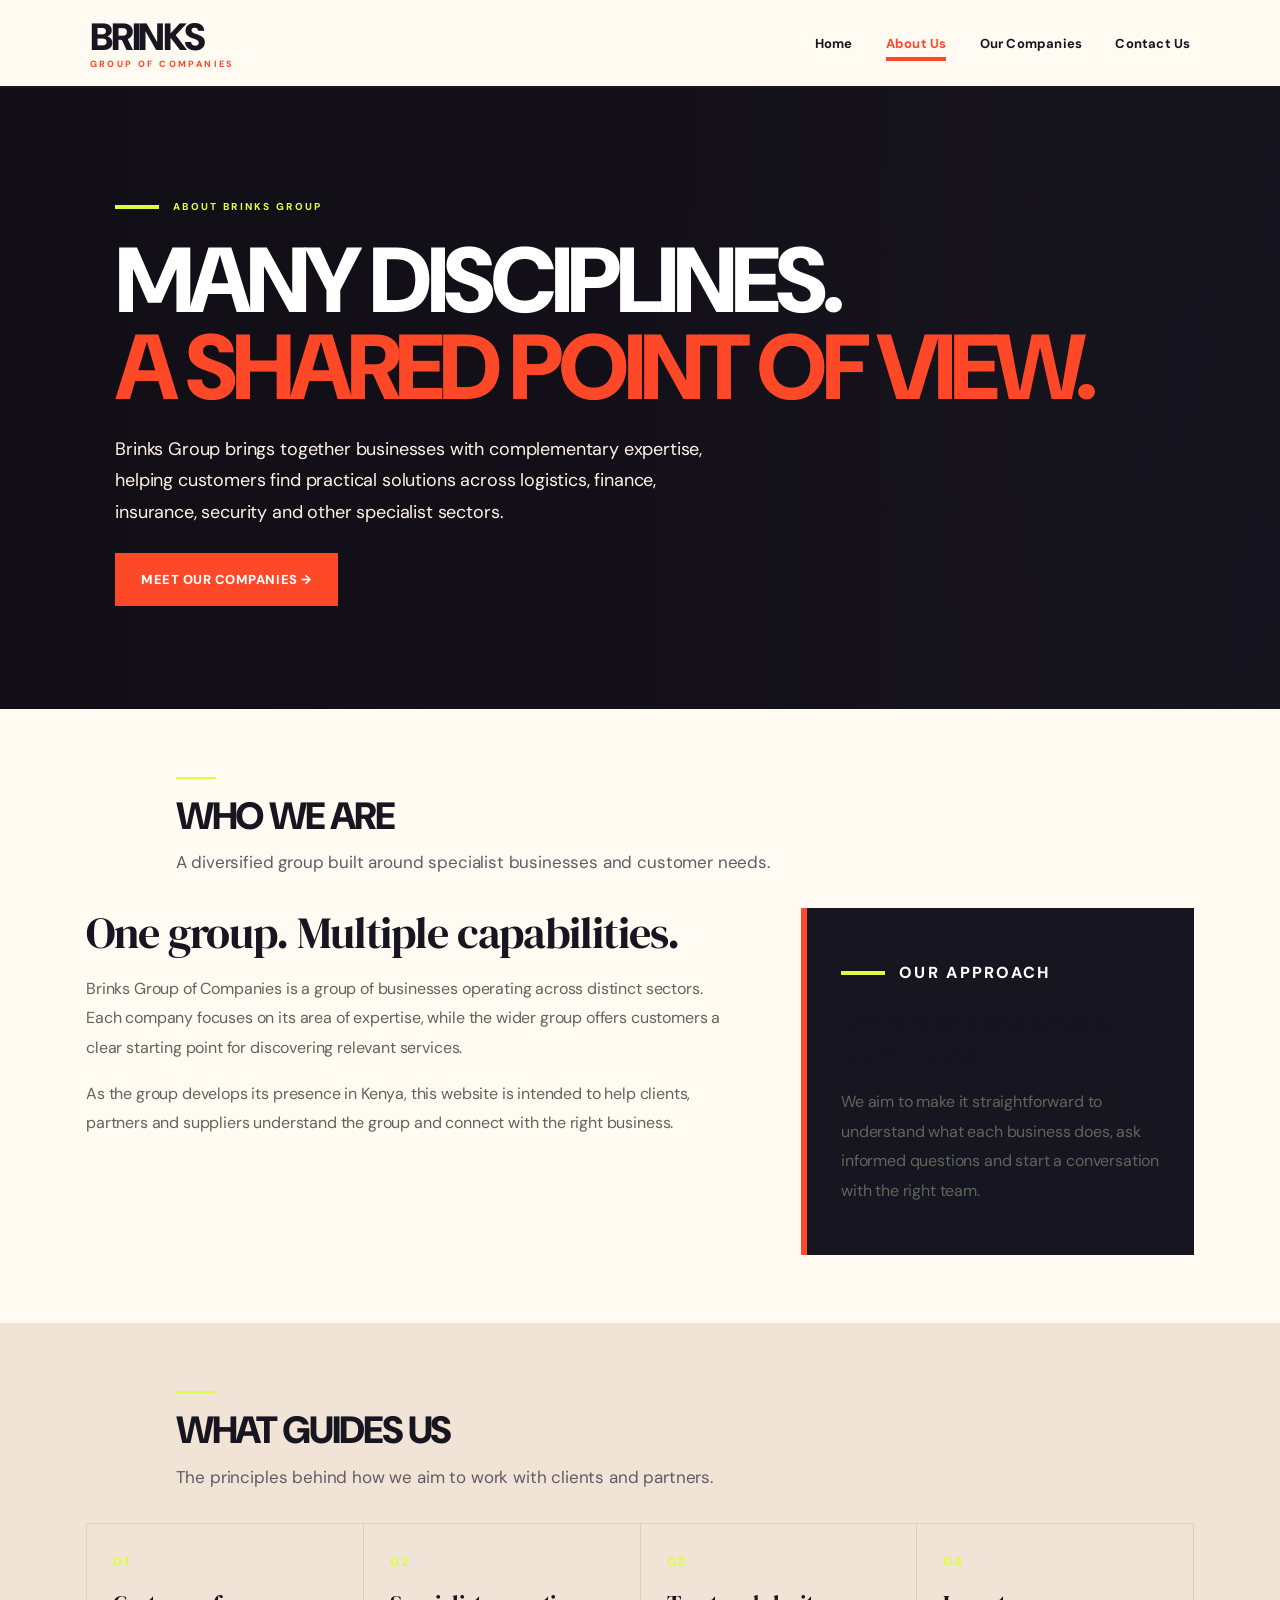
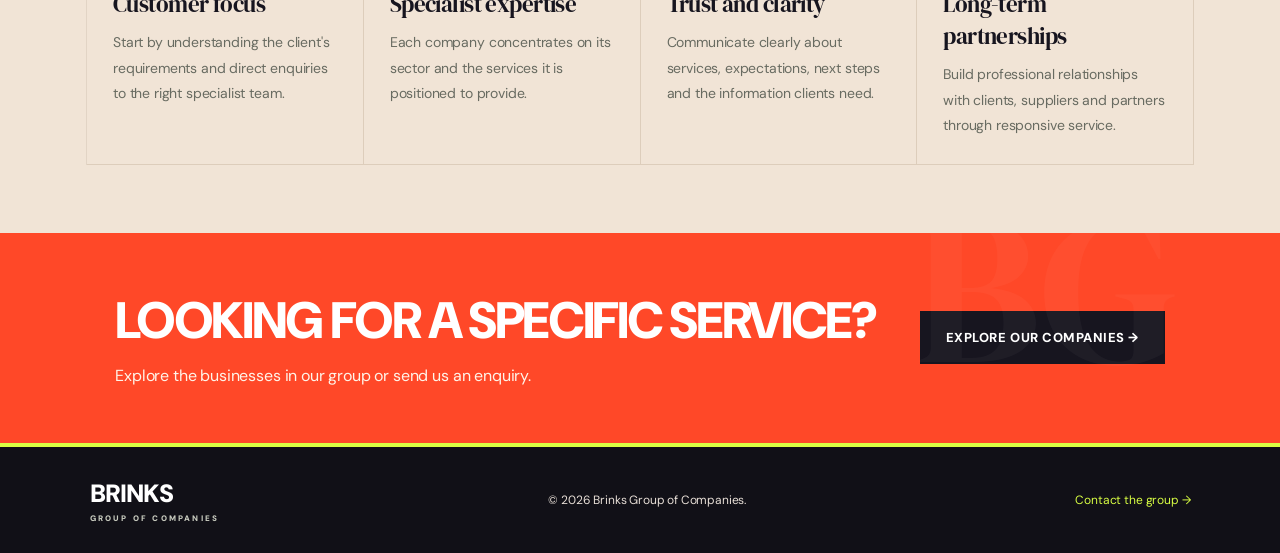
==== about.html @ 081bae10 "website v1" ====
<!doctype html>
<html lang="en">
<head><meta charset="utf-8"><meta name="viewport" content="width=device-width,initial-scale=1"><meta name="description" content="Learn about Brinks Group of Companies, our diversified businesses and our commitment to practical, customer-focused service."><title>About Us | Brinks Group</title><link rel="preconnect" href="https://fonts.googleapis.com"><link rel="preconnect" href="https://fonts.gstatic.com" crossorigin><link href="https://fonts.googleapis.com/css2?family=DM+Sans:wght@400;500;600;700&family=DM+Serif+Display:ital@0;1&display=swap" rel="stylesheet"><link rel="stylesheet" href="styles.css"></head>
<body>
<header class="site-header"><a class="brand" href="index.html"><span class="brand-main">BRINKS</span><span class="brand-sub">GROUP OF COMPANIES</span></a><button class="menu-toggle" aria-label="Open navigation" aria-expanded="false">☰</button><nav class="main-nav"><a href="index.html">Home</a><a class="active" href="about.html">About Us</a><a href="companies.html">Our Companies</a><a href="contact.html">Contact Us</a></nav></header>
<main class="page-main">
<section class="hero"><div class="hero-overlay"></div><div class="hero-content"><p class="eyebrow"><span></span> ABOUT BRINKS GROUP</p><h1>Many disciplines.<br><em>A shared point of view.</em></h1><p class="hero-copy">Brinks Group brings together businesses with complementary expertise, helping customers find practical solutions across logistics, finance, insurance, security and other specialist sectors.</p><a class="button" href="companies.html">Meet our companies →</a></div></section>
<section class="content-section"><div class="content-wrap"><div class="section-heading"><span class="gold-rule"></span><h2>Who we are</h2><p>A diversified group built around specialist businesses and customer needs.</p></div><div class="intro-grid"><div><h3>One group. Multiple capabilities.</h3><p>Brinks Group of Companies is a group of businesses operating across distinct sectors. Each company focuses on its area of expertise, while the wider group offers customers a clear starting point for discovering relevant services.</p><p>As the group develops its presence in Kenya, this website is intended to help clients, partners and suppliers understand the group and connect with the right business.</p></div><aside class="highlight-panel"><p class="eyebrow"><span></span> OUR APPROACH</p><h3>Service shaped around your needs</h3><p>We aim to make it straightforward to understand what each business does, ask informed questions and start a conversation with the right team.</p></aside></div></div></section>
<section class="content-section soft-section"><div class="content-wrap"><div class="section-heading"><span class="gold-rule"></span><h2>What guides us</h2><p>The principles behind how we aim to work with clients and partners.</p></div><div class="values-grid"><article class="value-card"><span class="value-number">01</span><h3>Customer focus</h3><p>Start by understanding the client's requirements and direct enquiries to the right specialist team.</p></article><article class="value-card"><span class="value-number">02</span><h3>Specialist expertise</h3><p>Each company concentrates on its sector and the services it is positioned to provide.</p></article><article class="value-card"><span class="value-number">03</span><h3>Trust and clarity</h3><p>Communicate clearly about services, expectations, next steps and the information clients need.</p></article><article class="value-card"><span class="value-number">04</span><h3>Long-term partnerships</h3><p>Build professional relationships with clients, suppliers and partners through responsive service.</p></article></div></div></section>
<section class="closing-band"><div><h2>Looking for a specific service?</h2><p>Explore the businesses in our group or send us an enquiry.</p></div><a class="button button-light" href="companies.html">Explore our companies →</a></section>
</main>
<footer class="site-footer"><a class="footer-brand" href="index.html">BRINKS <span>GROUP OF COMPANIES</span></a><p>© <span id="year"></span> Brinks Group of Companies.</p><a href="contact.html">Contact the group →</a></footer><script src="script.js"></script></body></html>
---- styles.css ----
:root{--navy:#082b4b;--navy2:#061f38;--gold:#e4ad3f;--ink:#142f49;--muted:#627386;--paper:#f6f8fa;--white:#fff;--shadow:0 10px 28px rgba(8,43,75,.12)}
*{box-sizing:border-box}html{scroll-behavior:smooth}body{margin:0;font-family:Inter,Arial,Helvetica,sans-serif;color:var(--ink);background:var(--paper)}a{color:inherit}.site-header{height:82px;background:#fff;display:flex;align-items:center;justify-content:space-between;padding:0 clamp(22px,7vw,112px);position:relative;z-index:5;box-shadow:0 2px 12px #082b4b0d}.brand{text-decoration:none;display:flex;flex-direction:column;line-height:1}.brand-main{font-family:Georgia,serif;font-size:35px;letter-spacing:2px;font-weight:700;color:var(--navy)}.brand-sub{font-size:10px;letter-spacing:3px;margin-top:4px;color:var(--navy);font-weight:700}.main-nav{display:flex;gap:36px;align-items:center}.main-nav a{text-decoration:none;font-size:14px;font-weight:600;padding:12px 0;position:relative}.main-nav a:hover,.main-nav a.active{color:var(--navy)}.main-nav a.active:after{content:"";position:absolute;bottom:3px;left:0;right:0;height:3px;background:var(--gold)}.menu-toggle{display:none;background:none;border:0;font-size:25px;color:var(--navy)}
.hero{min-height:420px;position:relative;display:flex;align-items:center;background:#0a2c49 url('https://images.unsplash.com/photo-1494412519320-aa613dfb7738?auto=format&fit=crop&w=2200&q=90') center 54%/cover no-repeat;color:white;isolation:isolate}.hero:before{content:"";position:absolute;inset:0;background:linear-gradient(90deg,rgba(4,31,55,.16),rgba(5,36,63,.05));z-index:-2}.hero-overlay{position:absolute;inset:0;background:linear-gradient(90deg,rgba(4,31,55,.97) 0%,rgba(5,36,63,.88) 38%,rgba(5,36,63,.28) 72%,rgba(5,36,63,.12) 100%);z-index:-1}.hero-content{width:min(100%,1400px);padding:58px clamp(24px,8.7vw,140px);margin:auto}.eyebrow{display:flex;align-items:center;gap:14px;font-size:12px;letter-spacing:1.7px;font-weight:700}.eyebrow span,.gold-rule{display:inline-block;width:34px;height:3px;background:var(--gold)}h1{font-family:Georgia,'Times New Roman',serif;font-size:clamp(36px,4.1vw,60px);line-height:1.08;max-width:740px;margin:22px 0 18px;letter-spacing:-1.4px}h1 em{font-style:normal;color:var(--gold)}.hero-copy{max-width:560px;font-size:16px;line-height:1.7;color:#e3eaf1;margin:0 0 25px}.button{display:inline-flex;align-items:center;gap:16px;background:var(--gold);color:var(--navy2);text-decoration:none;padding:14px 22px;border-radius:3px;font-weight:700;font-size:14px;transition:transform .2s,background .2s}.button:hover{transform:translateY(-2px);background:#f0bd58}.companies-section{padding:38px 0 34px;overflow:hidden}.section-heading{text-align:center;padding:0 20px 25px}.section-heading .gold-rule{display:block;margin:0 auto 12px;width:48px}.section-heading h2{font-family:Georgia,serif;font-size:36px;margin:0 0 8px;color:var(--navy)}.section-heading p{margin:0;color:#38536d;font-size:17px}.carousel{position:relative;padding:0 clamp(45px,5.3vw,85px)}.carousel-viewport{overflow:hidden}.carousel-track{display:flex;gap:18px;align-items:stretch;transition:transform .45s ease;will-change:transform}.company-card{flex:0 0 calc((100% - 54px)/4);min-width:0;background:#fff;border-radius:8px;overflow:hidden;box-shadow:var(--shadow);border:1px solid #e9eef2;display:flex;flex-direction:column}.company-card img{width:100%;height:180px;object-fit:cover;object-position:center;display:block;background:#dce5ec;image-rendering:auto}.company-card{transition:transform .22s ease,box-shadow .22s ease}.company-card:hover{transform:translateY(-3px);box-shadow:0 14px 34px rgba(8,43,75,.16)}.card-body{padding:15px 17px 18px;display:flex;flex-direction:column;flex:1}.card-body h3{font-family:Georgia,serif;font-size:19px;line-height:1.2;color:var(--navy);margin:0 0 8px}.card-body p{font-size:14px;line-height:1.5;color:var(--muted);margin:0 0 14px;flex:1}.card-body a{align-self:flex-start;text-decoration:none;color:#a85e00;font-size:14px;font-weight:700;border-bottom:1px solid var(--gold);padding-bottom:4px}.card-body a span{padding-left:5px}.carousel-arrow{position:absolute;z-index:2;top:43%;transform:translateY(-50%);width:44px;height:44px;border-radius:50%;border:1px solid #e8edf2;background:#fff;color:var(--navy);box-shadow:0 4px 16px #082b4b1c;font-size:30px;line-height:1;cursor:pointer;display:grid;place-items:center}.carousel-arrow:hover{background:var(--navy);color:#fff}.carousel-arrow.prev{left:20px}.carousel-arrow.next{right:20px}.carousel-footer{text-align:center;padding-top:22px}.carousel-controls{display:flex;align-items:center;justify-content:center;gap:18px}.carousel-dots{display:flex;justify-content:center;gap:10px}.carousel-dots button{width:10px;height:10px;border:0;padding:0;border-radius:50%;background:#cbd4dc;cursor:pointer}.carousel-dots button[aria-current=true]{background:var(--gold);transform:scale(1.15)}.carousel-pause{border:1px solid #d5dde5;background:#fff;color:var(--navy);border-radius:20px;padding:6px 12px;font:600 12px Arial,sans-serif;cursor:pointer}.carousel-pause:hover,.carousel-pause:focus-visible{background:var(--navy);color:#fff}.carousel-hint{font-size:12px;color:#7a8998;margin:13px 0 0}.closing-band{background:var(--navy);color:#fff;display:flex;align-items:center;justify-content:space-between;gap:25px;padding:35px clamp(24px,8.7vw,140px)}.closing-band h2{font-family:Georgia,serif;font-size:27px;margin:0 0 8px}.closing-band p{margin:0;color:#d4e0e9}.button-light{background:#fff;color:var(--navy)}.site-footer{padding:24px clamp(24px,7vw,112px);display:flex;align-items:center;justify-content:space-between;gap:20px;background:#061c31;color:#c5d1dc;font-size:12px}.site-footer a{text-decoration:none}.footer-brand{font-family:Georgia,serif;font-size:20px;color:#fff;font-weight:700;letter-spacing:1px}.footer-brand span{display:block;font-family:Arial,sans-serif;font-size:8px;letter-spacing:2px;margin-top:3px}.site-footer p{margin:0}
@media(max-width:1100px){.company-card{flex-basis:calc((100% - 18px)/2)}.company-card img{height:180px}.hero{min-height:400px}.main-nav{gap:23px}}
@media(max-width:700px){.site-header{height:72px;padding:0 20px}.brand-main{font-size:29px}.brand-sub{font-size:8px;letter-spacing:2.5px}.menu-toggle{display:block}.main-nav{display:none;position:absolute;top:72px;left:0;right:0;background:#fff;padding:12px 22px 20px;box-shadow:0 10px 18px #082b4b20;flex-direction:column;align-items:stretch;gap:3px}.main-nav.open{display:flex}.main-nav a{padding:12px 0}.hero{min-height:440px;background-position:58% center}.hero-content{padding:42px 24px}.hero-overlay{background:linear-gradient(90deg,rgba(4,31,55,.96),rgba(5,36,63,.76))}h1{font-size:clamp(34px,10vw,47px)}.hero-copy{font-size:15px}.companies-section{padding-top:32px}.section-heading h2{font-size:31px}.section-heading p{font-size:15px}.carousel{padding:0 42px}.company-card{flex-basis:100%}.company-card img{height:190px}.carousel-arrow{width:36px;height:36px;font-size:25px}.carousel-arrow.prev{left:5px}.carousel-arrow.next{right:5px}.closing-band{align-items:flex-start;flex-direction:column;padding:30px 24px}.closing-band h2{font-size:24px}.site-footer{flex-direction:column;align-items:flex-start;padding:24px}.carousel-hint{padding:0 15px}}
@media(prefers-reduced-motion:reduce){*,*:before,*:after{scroll-behavior:auto!important;transition:none!important;animation:none!important}}

/* Consistent, responsive cards on the all-companies page. */
.companies-grid{display:grid;grid-template-columns:repeat(auto-fit,minmax(min(100%,260px),1fr));gap:20px;padding:0 clamp(22px,7vw,110px) 52px}
.companies-grid .company-card{min-height:170px}
.companies-grid .card-body{padding:22px}

/* Shared page structure: keep the footer at the bottom on short pages. */
html{min-height:100%;scroll-padding-top:24px}
body{min-height:100vh;min-height:100svh;display:flex;flex-direction:column}
.page-main,body>main{flex:1 0 auto}
.site-footer{margin-top:auto;flex-shrink:0;min-height:88px}
.site-header{flex-shrink:0}

/* Interior-page content styles */
.content-section{padding:54px 0;background:#fff}
.soft-section{background:#edf2f6}
.content-wrap{width:min(1120px,100%);margin:0 auto;padding:0 26px}
.content-section .section-heading{padding-bottom:32px}
.content-section .section-heading h2{font-size:clamp(29px,3.2vw,38px)}
.intro-grid{display:grid;grid-template-columns:1.25fr .75fr;gap:48px;align-items:start}
.intro-grid h3,.company-detail-grid h2{font-family:Georgia,serif;color:var(--navy);font-size:30px;line-height:1.2;margin:0 0 16px}
.intro-grid p,.company-detail-grid p{font-size:16px;line-height:1.8;color:#52677a}
.highlight-panel,.company-side-panel{background:var(--navy);color:#fff;border-radius:8px;padding:30px;box-shadow:var(--shadow)}
.highlight-panel h3,.company-side-panel h3{font-family:Georgia,serif;font-size:25px;line-height:1.2;margin:18px 0 10px}
.highlight-panel p,.company-side-panel p{color:#d6e2eb;line-height:1.7}
.highlight-panel .eyebrow{color:#fff}
.values-grid,.steps-grid{display:grid;grid-template-columns:repeat(4,minmax(0,1fr));gap:18px}
.value-card,.step-card{background:#fff;border:1px solid #e1e8ee;border-radius:7px;padding:24px;min-height:190px}
.value-number,.step-card>span{display:inline-block;color:#a86a08;font-weight:800;font-size:13px;letter-spacing:1px;margin-bottom:18px}
.value-card h3,.step-card h3{color:var(--navy);font-family:Georgia,serif;font-size:21px;margin:0 0 10px}
.value-card p,.step-card p{color:#5f7182;line-height:1.65;font-size:14px;margin:0}
.contact-hero{background-image:url('https://images.unsplash.com/photo-1521737711867-e3b97375f902?auto=format&fit=crop&w=2200&q=90')}
.contact-layout{display:grid;grid-template-columns:1fr 1fr;gap:34px;align-items:start}
.contact-options{display:flex;flex-direction:column;gap:18px}
.contact-option{display:flex;gap:16px;padding:20px;background:#f7f9fb;border:1px solid #e5ebf0;border-radius:7px}
.contact-icon{flex:0 0 42px;width:42px;height:42px;border-radius:50%;display:grid;place-items:center;background:#e7eff5;color:var(--navy);font-size:22px;font-weight:700}
.contact-option h3{margin:0 0 7px;color:var(--navy);font-family:Georgia,serif;font-size:20px}
.contact-option p{margin:0 0 10px;color:#5f7182;line-height:1.65;font-size:14px}
.contact-option a,.text-link{color:#935900;font-size:14px;font-weight:700;text-decoration:none;border-bottom:1px solid var(--gold);padding-bottom:3px}
.notice{padding:18px 20px;border-left:4px solid var(--gold);background:#fff8e9;color:#654b20}
.notice p{font-size:13px;line-height:1.6;margin:6px 0 0}
.enquiry-form{display:flex;flex-direction:column;gap:9px;padding:28px;border:1px solid #e1e8ee;background:#fff;border-radius:8px;box-shadow:var(--shadow)}
.enquiry-form h3{font-family:Georgia,serif;color:var(--navy);font-size:27px;margin:0}
.form-intro{color:#65788a;margin:0 0 10px;font-size:14px}
.enquiry-form label{font-size:13px;font-weight:700;color:#29445d;margin-top:7px}
.enquiry-form label span{font-weight:400;color:#718293}
.enquiry-form input,.enquiry-form select,.enquiry-form textarea{width:100%;padding:12px 13px;border:1px solid #cfd9e1;border-radius:4px;background:#fff;font:15px Arial,sans-serif;color:var(--ink)}
.enquiry-form input:focus,.enquiry-form select:focus,.enquiry-form textarea:focus{outline:2px solid #e4ad3f;outline-offset:1px}
.enquiry-form textarea{resize:vertical;min-height:120px}
.form-submit{border:0;cursor:pointer;align-self:flex-start;margin-top:12px}
.form-note{font-size:12px;line-height:1.6;color:#6c7b89;margin:5px 0 0}
.company-hero{background-image:url('https://images.unsplash.com/photo-1497366754035-f200968a6e72?auto=format&fit=crop&w=2200&q=90')}
.company-detail-grid{display:grid;grid-template-columns:1.4fr .6fr;gap:52px;align-items:start}
.dark-eyebrow{color:var(--navy)}
.company-detail-grid h2{font-size:clamp(30px,3.4vw,42px)}
.company-services{margin-top:30px;padding-top:22px;border-top:1px solid #e0e7ed}
.company-services h3{font-family:Georgia,serif;color:var(--navy);font-size:23px;margin:0 0 12px}
.company-services ul{padding-left:22px;margin:0;color:#52677a;line-height:1.9}
.side-panel-label{font-size:11px;letter-spacing:1.7px;font-weight:800;color:var(--gold)}
.company-side-panel .button{margin:12px 0 20px;display:flex;justify-content:center;text-align:center;line-height:1.4}
.company-side-panel .text-link{display:inline-block;color:#fff;border-color:var(--gold)}
.steps-grid{grid-template-columns:repeat(3,minmax(0,1fr))}
.step-card{min-height:170px}
.profile-disclaimer{margin:26px 0 0;font-size:12px;line-height:1.6;color:#718293}
.directory-card img{height:175px;object-fit:cover;width:100%;display:block;background:#dce5ec}
.companies-grid .directory-card{overflow:hidden;min-height:100%;}
.companies-grid .directory-card .card-body{padding:20px;}
@media(max-width:850px){.intro-grid,.contact-layout,.company-detail-grid{grid-template-columns:1fr;gap:26px}.values-grid{grid-template-columns:repeat(2,minmax(0,1fr))}.company-side-panel{max-width:none}.content-section{padding:42px 0}}
@media(max-width:600px){.content-wrap{padding:0 20px}.values-grid,.steps-grid{grid-template-columns:1fr}.value-card,.step-card{min-height:0}.enquiry-form{padding:21px}.intro-grid h3,.company-detail-grid h2{font-size:28px}.contact-option{padding:16px}.content-section .section-heading{padding-bottom:24px}}

/* BRINKS editorial identity refresh — warm, tactile, human and distinctly African */
:root{
  --navy:#24392e;--navy2:#18271f;--gold:#c45b3c;--ink:#272b25;--muted:#696c62;
  --paper:#f3efe6;--white:#fffdf8;--shadow:0 14px 36px rgba(40,44,34,.09);
  --clay:#c45b3c;--olive:#68735a;--sand:#e9e0d1;--line:#dcd4c7;
}
html{scroll-behavior:smooth;scroll-padding-top:22px}
body{font-family:'DM Sans',Arial,sans-serif;color:var(--ink);background:var(--paper);letter-spacing:-.01em}
.site-header{height:88px;background:rgba(248,245,238,.97);padding:0 clamp(22px,7vw,112px);box-shadow:none;border-bottom:1px solid rgba(36,57,46,.12)}
.brand-main{font-family:'DM Serif Display',Georgia,serif;font-size:36px;letter-spacing:1.4px;color:var(--navy);font-weight:400}
.brand-sub{font-size:9px;letter-spacing:2.7px;color:var(--olive);font-weight:700}
.main-nav{gap:clamp(18px,2.6vw,38px)}
.main-nav a{font-size:13px;letter-spacing:.015em;font-weight:600;color:#43483f}
.main-nav a:hover,.main-nav a.active{color:var(--clay)}
.main-nav a.active:after{height:2px;background:var(--clay)}
.menu-toggle{color:var(--navy)}
.hero{min-height:570px;background-color:#343b2e;background-position:center;background-size:cover}
.hero:before{background:rgba(27,34,27,.16)}
.hero-overlay{background:linear-gradient(90deg,rgba(25,37,29,.88) 0%,rgba(25,37,29,.70) 43%,rgba(25,37,29,.20) 78%,rgba(25,37,29,.08) 100%)}
.hero-content{width:min(100%,1480px);padding:clamp(56px,8vw,108px) clamp(24px,9vw,144px)}
.eyebrow{font-size:10px;letter-spacing:2.2px;font-weight:700;text-transform:uppercase}
.eyebrow span,.gold-rule{background:var(--clay)}
h1,.section-heading h2,.card-body h3,.closing-band h2,.intro-grid h3,.company-detail-grid h2,.highlight-panel h3,.company-side-panel h3,.value-card h3,.step-card h3,.contact-option h3,.enquiry-form h3,.company-services h3{font-family:'DM Serif Display',Georgia,serif;font-weight:400;letter-spacing:-.025em}
h1{font-size:clamp(44px,5.8vw,78px);line-height:1.01;max-width:820px;letter-spacing:-.04em;margin:25px 0 22px}
h1 em{color:#e8a58b;font-style:italic}
.hero-copy{max-width:570px;font-size:17px;line-height:1.8;color:#f1eee7}
.button{background:var(--clay);color:#fffaf4;border-radius:0;padding:15px 22px;font-size:13px;letter-spacing:.01em;font-weight:700;box-shadow:none}
.button:hover{background:#a9442c;transform:translateY(-2px)}
.button-light{background:var(--paper);color:var(--navy)}
.companies-section{padding:64px 0 58px;background:var(--paper)}
.section-heading{text-align:left;max-width:1320px;margin:0 auto;padding:0 clamp(22px,7vw,112px) 30px;position:relative}
.section-heading .gold-rule{display:block;margin:0 0 18px;width:40px;height:2px}
.section-heading h2{font-size:clamp(34px,4vw,52px);line-height:1.05;margin:0 0 12px;color:var(--navy)}
.section-heading p{font-size:16px;line-height:1.65;color:var(--muted);max-width:620px}
.carousel{padding:0 clamp(42px,6vw,92px)}
.carousel-track{gap:22px;transition:transform .65s cubic-bezier(.22,.61,.36,1)}
.company-card{background:var(--white);border:0;border-radius:0;box-shadow:none;flex-basis:calc((100% - 66px)/4);border-bottom:2px solid transparent;transition:transform .3s ease,border-color .3s ease}
.company-card:hover{transform:translateY(-4px);box-shadow:none;border-color:var(--clay)}
.company-card img{height:205px;filter:saturate(.84);transition:filter .35s ease}
.company-card:hover img{filter:saturate(1.04)}
.card-body{padding:20px 20px 23px}
.card-body h3{font-size:22px;line-height:1.13;color:var(--navy);margin:0 0 11px}
.card-body p{font-size:13px;line-height:1.75;color:var(--muted)}
.card-body a,.contact-option a,.text-link{color:var(--clay);border-color:#d7a08e;font-size:12px;letter-spacing:.015em}
.carousel-arrow{width:42px;height:42px;border-radius:0;border:1px solid var(--line);background:var(--paper);color:var(--navy);box-shadow:none;font-family:Arial,sans-serif}
.carousel-arrow:hover{background:var(--navy);color:var(--paper)}
.carousel-dots button{background:#d2cabc}
.carousel-dots button[aria-current=true]{background:var(--clay)}
.carousel-pause{border-radius:0;border-color:var(--line);background:transparent;color:var(--navy);padding:7px 13px}
.carousel-pause:hover,.carousel-pause:focus-visible{background:var(--navy);color:var(--paper)}
.carousel-hint{color:#77786e;font-size:11px;letter-spacing:.03em}
.closing-band{background:var(--navy);padding:48px clamp(24px,9vw,144px);position:relative;overflow:hidden}
.closing-band:after{content:'BG';position:absolute;right:8%;top:-50px;font-family:'DM Serif Display',Georgia,serif;font-size:210px;line-height:1;color:rgba(255,255,255,.035);pointer-events:none}
.closing-band h2{font-size:clamp(29px,3vw,40px);font-weight:400;letter-spacing:-.02em}
.closing-band p{color:#d8ded3;line-height:1.7}
.site-footer{background:#18271f;color:#d7d9d0;padding:30px clamp(24px,7vw,112px);border-top:1px solid rgba(255,255,255,.1)}
.footer-brand{font-family:'DM Serif Display',Georgia,serif;font-size:23px;font-weight:400;letter-spacing:1px;color:#fff8ef}
.footer-brand span{font-family:'DM Sans',Arial,sans-serif;font-size:8px;letter-spacing:2.2px;color:#c6c9bd}
.site-footer a:not(.footer-brand){color:#f0a58d}
.content-section{padding:68px 0;background:var(--white)}
.soft-section{background:#e9e6dc}
.content-wrap{width:min(1160px,100%)}
.intro-grid{gap:60px}
.intro-grid h3,.company-detail-grid h2{font-size:clamp(30px,3.5vw,44px);color:var(--navy);line-height:1.12}
.intro-grid p,.company-detail-grid p{color:#60655b;line-height:1.85}
.highlight-panel,.company-side-panel{background:var(--navy);border-radius:0;box-shadow:none;padding:34px;border-left:4px solid var(--clay)}
.highlight-panel h3,.company-side-panel h3{font-size:29px}
.values-grid,.steps-grid{gap:0;border-top:1px solid var(--line);border-left:1px solid var(--line)}
.value-card,.step-card{background:transparent;border:0;border-right:1px solid var(--line);border-bottom:1px solid var(--line);border-radius:0;padding:26px;min-height:190px}
.value-number,.step-card>span{color:var(--clay);letter-spacing:1.8px}
.value-card h3,.step-card h3{font-size:23px;color:var(--navy)}
.value-card p,.step-card p{color:#686b61;line-height:1.8}
.contact-option{background:#f3efe6;border:0;border-left:2px solid var(--clay);border-radius:0;padding:22px}
.contact-icon{border-radius:0;background:#e5d7c6;color:var(--navy)}
.contact-option h3{font-size:23px;color:var(--navy)}
.notice{border-left-color:var(--clay);background:#f5e7da;color:#6b3c2d}
.enquiry-form{border:1px solid var(--line);background:var(--white);border-radius:0;box-shadow:none;padding:clamp(22px,3vw,36px)}
.enquiry-form h3{font-size:34px;color:var(--navy)}
.enquiry-form label{color:#3b473b}
.enquiry-form input,.enquiry-form select,.enquiry-form textarea{border:1px solid #d8d1c4;border-radius:0;background:#fffdf8;font-family:'DM Sans',Arial,sans-serif}
.enquiry-form input:focus,.enquiry-form select:focus,.enquiry-form textarea:focus{outline:2px solid #c45b3c;outline-offset:1px}
.company-services{border-top-color:var(--line)}
.company-services h3{font-size:27px;color:var(--navy)}
.company-services ul{color:#60655b}
.profile-disclaimer{color:#7b7a70}
.companies-grid{padding-left:clamp(22px,7vw,112px);padding-right:clamp(22px,7vw,112px);gap:1px;background:var(--line)}
.companies-grid .directory-card{background:var(--white)}
.companies-grid .directory-card .card-body{padding:24px}
@media(max-width:1100px){.company-card{flex-basis:calc((100% - 22px)/2)}.company-card img{height:200px}}
@media(max-width:700px){.site-header{height:74px;padding:0 20px}.brand-main{font-size:31px}.brand-sub{font-size:8px}.main-nav{top:74px;background:var(--paper);box-shadow:0 12px 24px rgba(36,57,46,.12)}.main-nav a{padding:13px 0}.hero{min-height:500px;background-position:58% center}.hero-content{padding:56px 24px}.hero-overlay{background:linear-gradient(90deg,rgba(25,37,29,.88),rgba(25,37,29,.55))}h1{font-size:clamp(42px,11vw,58px);line-height:1.02}.hero-copy{font-size:15px}.companies-section{padding:46px 0}.section-heading{padding:0 22px 26px}.section-heading h2{font-size:36px}.section-heading p{font-size:15px}.carousel{padding:0 42px}.company-card{flex-basis:100%}.company-card img{height:210px}.card-body{padding:20px}.carousel-arrow.prev{left:3px}.carousel-arrow.next{right:3px}.closing-band{padding:36px 24px}.site-footer{padding:26px 24px;gap:14px}.content-section{padding:46px 0}.intro-grid{gap:28px}.values-grid,.steps-grid{grid-template-columns:1fr}.value-card,.step-card{min-height:0}.companies-grid{padding:0 20px 38px;gap:1px}}
@media(prefers-reduced-motion:reduce){.company-card img{transition:none}}

/* BRINKS BOLD LUXE — high contrast, confident and unmistakable */
:root{
  --navy:#17151f;
  --navy2:#0d0c12;
  --gold:#ff4828;
  --clay:#ff4828;
  --olive:#d9ff43;
  --ink:#201c25;
  --muted:#615b64;
  --paper:#fff6e9;
  --white:#fffdf9;
  --sand:#f0e2d2;
  --line:#e2d4c5;
  --shadow:0 16px 40px rgba(23,21,31,.12);
}
body{background:var(--paper);color:var(--ink)}
.site-header{background:#fffaf2;border-bottom:2px solid var(--navy);}
.brand-main{color:var(--navy);font-family:'DM Sans',Arial,sans-serif;font-weight:900;letter-spacing:-.065em;font-size:38px}
.brand-sub{color:var(--gold);font-weight:800;letter-spacing:2.4px}
.main-nav a{color:var(--navy);font-weight:700}
.main-nav a:hover,.main-nav a.active{color:var(--gold)}
.main-nav a.active:after{height:4px;background:var(--gold)}
.hero{background-color:#17151f;min-height:620px}
.hero:before{background:linear-gradient(120deg,rgba(16,13,22,.15),rgba(16,13,22,.02))}
.hero-overlay{background:linear-gradient(90deg,rgba(17,14,22,.96) 0%,rgba(17,14,22,.82) 42%,rgba(17,14,22,.22) 78%,rgba(17,14,22,.08) 100%)}
.eyebrow{color:var(--olive);font-weight:800;letter-spacing:2.3px}
.eyebrow span,.gold-rule{background:var(--olive);width:44px;height:4px}
h1{font-family:'DM Sans',Arial,sans-serif;font-weight:900;letter-spacing:-.065em;text-transform:uppercase;font-size:clamp(48px,7.2vw,100px);line-height:.94;max-width:1000px}
h1 em{font-style:normal;color:var(--gold);}
.hero-copy{font-size:18px;max-width:600px;color:#fff3e6;line-height:1.75}
.button{background:var(--gold);color:#fff;font-weight:800;border:2px solid var(--gold);padding:16px 24px;border-radius:0;text-transform:uppercase;letter-spacing:.04em}
.button:hover{background:var(--olive);border-color:var(--olive);color:var(--navy2)}
.companies-section{background:var(--paper)}
.section-heading h2{font-family:'DM Sans',Arial,sans-serif;font-weight:900;letter-spacing:-.055em;text-transform:uppercase;color:var(--navy);font-size:clamp(38px,5vw,64px)}
.section-heading p{color:#615b64;font-size:17px}
.company-card{background:#fffdf9;border-bottom:4px solid var(--gold)}
.company-card img{filter:saturate(1.08) contrast(1.04)}
.company-card:hover{border-color:var(--olive)}
.card-body h3{font-family:'DM Sans',Arial,sans-serif;font-weight:800;letter-spacing:-.035em;color:var(--navy)}
.card-body a,.contact-option a,.text-link{color:#d93218;border-color:var(--gold);font-weight:800}
.carousel-arrow{border:2px solid var(--navy);background:var(--paper);color:var(--navy);border-radius:0;font-weight:800}
.carousel-arrow:hover{background:var(--gold);border-color:var(--gold);color:#fff}
.carousel-dots button[aria-current=true]{background:var(--gold)}
.carousel-pause{border:1px solid var(--navy);border-radius:0;color:var(--navy);font-weight:800}
.carousel-pause:hover,.carousel-pause:focus-visible{background:var(--navy);color:#fff}
.closing-band{background:var(--gold);color:#fff;padding-top:54px;padding-bottom:54px}
.closing-band h2{font-family:'DM Sans',Arial,sans-serif;font-weight:900;text-transform:uppercase;letter-spacing:-.045em;font-size:clamp(32px,4vw,52px);color:#fff}
.closing-band p{color:#fff4e9}
.closing-band .button-light{background:var(--navy);border-color:var(--navy);color:#fff}
.closing-band .button-light:hover{background:var(--olive);border-color:var(--olive);color:var(--navy)}
.site-footer{background:#111017;color:#e8dfd7;border-top:4px solid var(--olive)}
.footer-brand{font-family:'DM Sans',Arial,sans-serif;font-weight:900;letter-spacing:-.04em;color:#fff;font-size:25px}
.site-footer a:not(.footer-brand){color:var(--olive)}
.content-section{background:#fffaf2}
.soft-section{background:#f1e4d6}
.intro-grid h3,.company-detail-grid h2,.section-heading h2,.value-card h3,.step-card h3,.contact-option h3,.enquiry-form h3,.company-services h3{color:var(--navy)}
.highlight-panel,.company-side-panel{background:var(--navy);border-left:6px solid var(--gold);border-radius:0}
.side-panel-label,.value-number,.step-card>span{color:var(--olive)}
.value-card,.step-card{background:transparent;border-color:#ddcdbb}
.contact-option{background:#fff4e7;border-left:4px solid var(--gold)}
.contact-icon{background:var(--olive);color:var(--navy);border-radius:0}
.notice{border-left-color:var(--gold);background:#fff0d9;color:#542b20}
.enquiry-form{background:#fffdf9;border:2px solid var(--navy)}
.enquiry-form input:focus,.enquiry-form select:focus,.enquiry-form textarea:focus{outline:3px solid var(--olive)}
.companies-grid{background:#dfcbbb}
.companies-grid .directory-card{background:#fffaf2;border-bottom:4px solid var(--gold)}
@media(max-width:700px){
 .main-nav{background:#fff6e9;box-shadow:0 14px 28px rgba(23,21,31,.18)}
 .hero{min-height:540px;background-position:58% center}
 .hero-overlay{background:linear-gradient(90deg,rgba(17,14,22,.94),rgba(17,14,22,.67))}
 h1{font-size:clamp(42px,12vw,64px)}
 .section-heading h2{font-size:38px}
 .closing-band{background:var(--gold)}
}

/* Detailed service catalogue */
.company-services ul { list-style: none; padding: 0; margin: 1.5rem 0 0; display: grid; gap: 0; }
.company-services li { padding: 1.15rem 0; border-top: 1px solid rgba(23,21,31,.16); line-height: 1.55; }
.company-services li strong { display:block; color: var(--ink, #17151f); font-family: 'DM Sans', sans-serif; font-size: 1.05rem; font-weight: 700; margin-bottom: .35rem; }
.company-services li p { margin: 0; max-width: 68ch; color: #55515a; }
.company-services .profile-disclaimer { margin-top: 1.25rem; padding: 1rem; background: rgba(255,72,40,.08); border-left: 3px solid #ff4828; font-size: .9rem; }
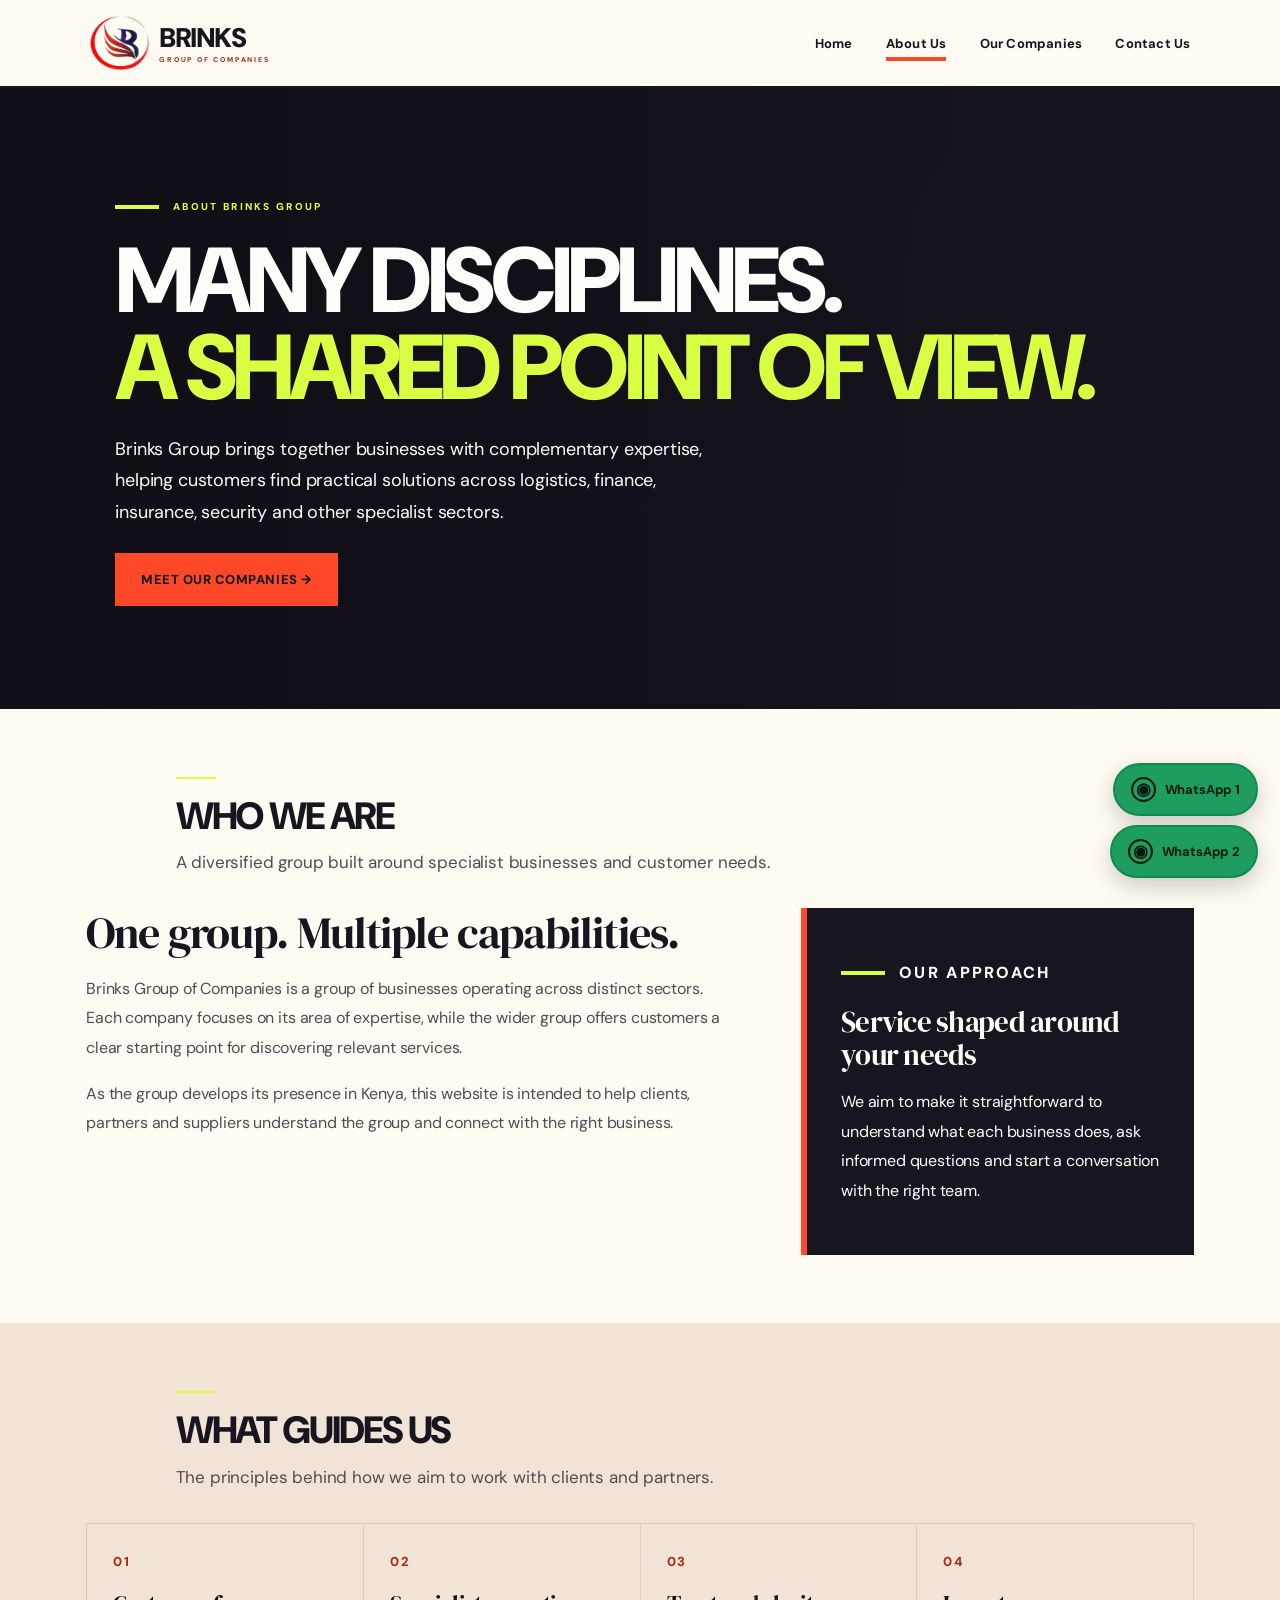
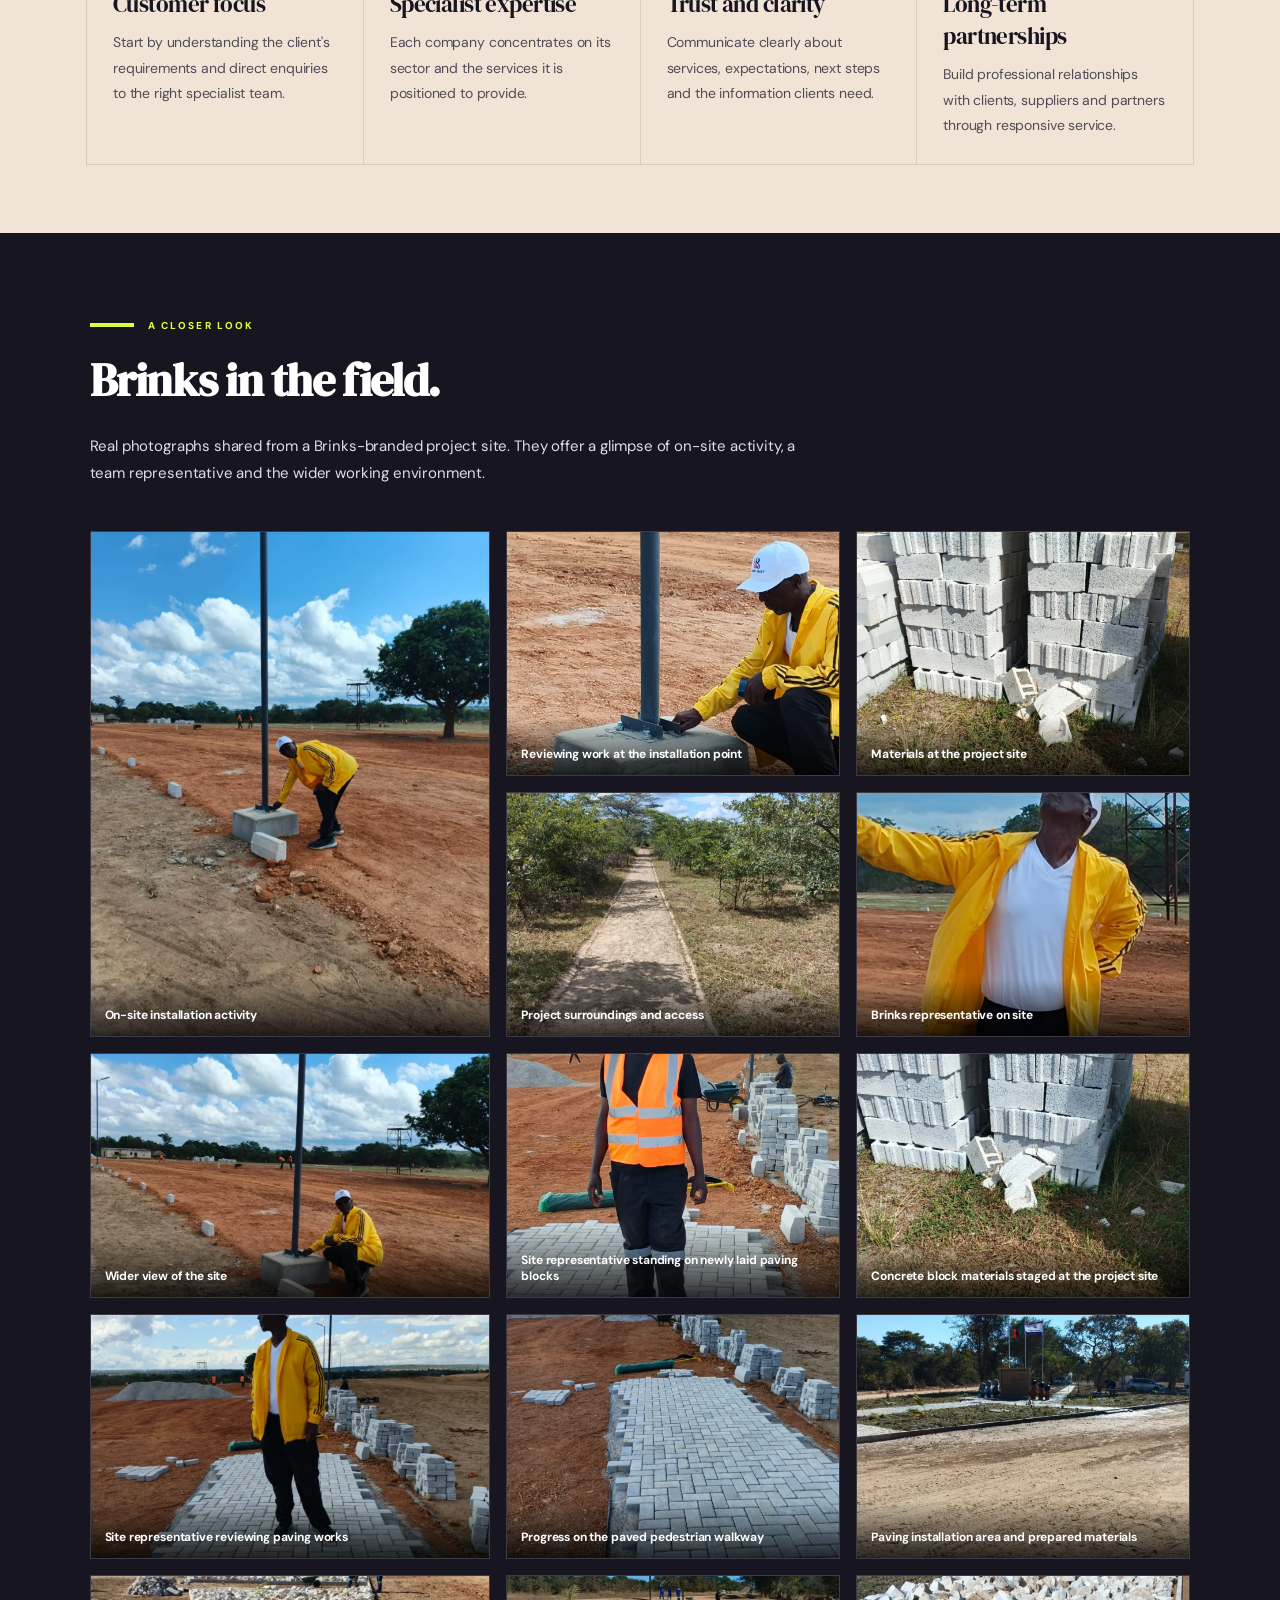
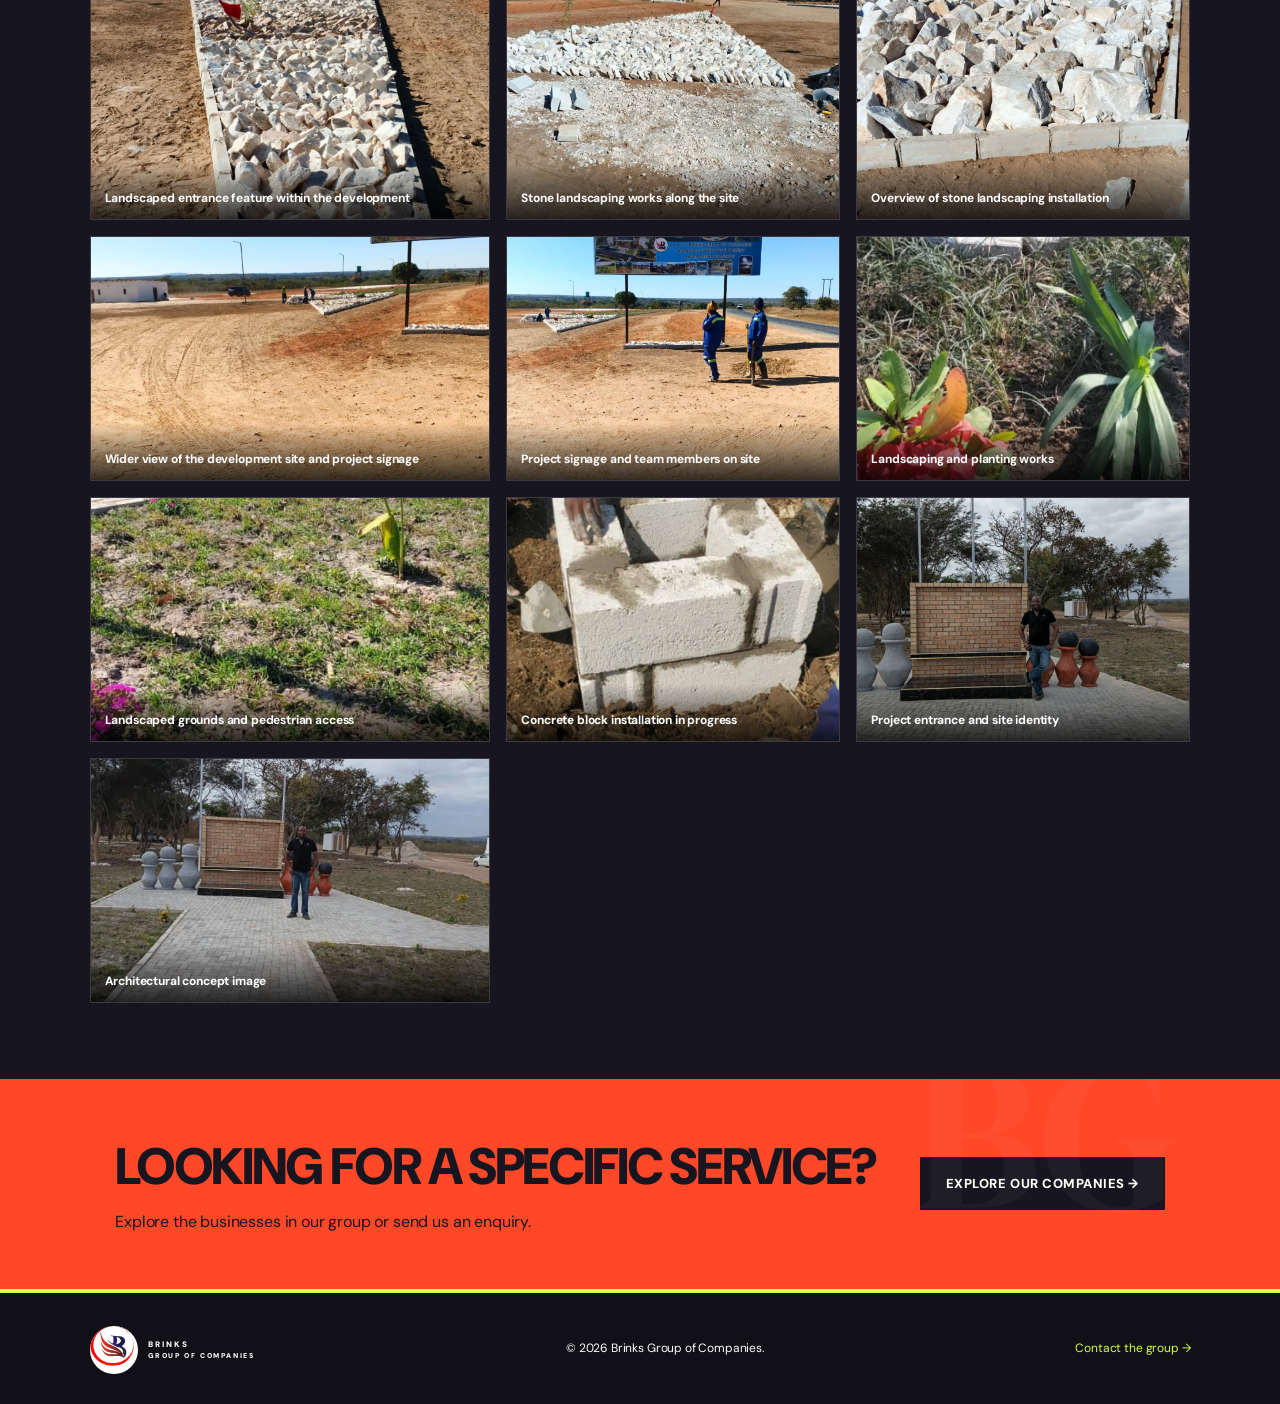
==== commit 7b90ea2f: "updated sites updated sites" ====
--- a/about.html
+++ b/about.html
@@ -1,12 +1,19 @@
 <!doctype html>
 <html lang="en">
-<head><meta charset="utf-8"><meta name="viewport" content="width=device-width,initial-scale=1"><meta name="description" content="Learn about Brinks Group of Companies, our diversified businesses and our commitment to practical, customer-focused service."><title>About Us | Brinks Group</title><link rel="preconnect" href="https://fonts.googleapis.com"><link rel="preconnect" href="https://fonts.gstatic.com" crossorigin><link href="https://fonts.googleapis.com/css2?family=DM+Sans:wght@400;500;600;700&family=DM+Serif+Display:ital@0;1&display=swap" rel="stylesheet"><link rel="stylesheet" href="styles.css"></head>
+<head><meta charset="utf-8"><meta name="viewport" content="width=device-width,initial-scale=1"><meta name="description" content="Learn about Brinks Group of Companies, our diversified businesses and our commitment to practical, customer-focused service."><title>About Us | Brinks Group</title><link rel="preconnect" href="https://fonts.googleapis.com"><link rel="preconnect" href="https://fonts.gstatic.com" crossorigin><link href="https://fonts.googleapis.com/css2?family=DM+Sans:wght@400;500;600;700&family=DM+Serif+Display:ital@0;1&display=swap" rel="stylesheet"><link rel="icon" type="image/png" href="assets/brinks-logo.png"><link rel="stylesheet" href="styles.css"></head>
 <body>
-<header class="site-header"><a class="brand" href="index.html"><span class="brand-main">BRINKS</span><span class="brand-sub">GROUP OF COMPANIES</span></a><button class="menu-toggle" aria-label="Open navigation" aria-expanded="false">☰</button><nav class="main-nav"><a href="index.html">Home</a><a class="active" href="about.html">About Us</a><a href="companies.html">Our Companies</a><a href="contact.html">Contact Us</a></nav></header>
+<header class="site-header"><a class="brand" href="index.html" aria-label="Brinks Group home"><img class="brand-logo" src="assets/brinks-logo.png" alt="Brinks Group logo"><span class="brand-copy"><span class="brand-main">BRINKS</span><span class="brand-sub">GROUP OF COMPANIES</span></span></a><button class="menu-toggle" aria-label="Open navigation" aria-expanded="false">☰</button><nav class="main-nav"><a href="index.html">Home</a><a class="active" href="about.html">About Us</a><a href="companies.html">Our Companies</a><a href="contact.html">Contact Us</a></nav></header>
 <main class="page-main">
 <section class="hero"><div class="hero-overlay"></div><div class="hero-content"><p class="eyebrow"><span></span> ABOUT BRINKS GROUP</p><h1>Many disciplines.<br><em>A shared point of view.</em></h1><p class="hero-copy">Brinks Group brings together businesses with complementary expertise, helping customers find practical solutions across logistics, finance, insurance, security and other specialist sectors.</p><a class="button" href="companies.html">Meet our companies →</a></div></section>
 <section class="content-section"><div class="content-wrap"><div class="section-heading"><span class="gold-rule"></span><h2>Who we are</h2><p>A diversified group built around specialist businesses and customer needs.</p></div><div class="intro-grid"><div><h3>One group. Multiple capabilities.</h3><p>Brinks Group of Companies is a group of businesses operating across distinct sectors. Each company focuses on its area of expertise, while the wider group offers customers a clear starting point for discovering relevant services.</p><p>As the group develops its presence in Kenya, this website is intended to help clients, partners and suppliers understand the group and connect with the right business.</p></div><aside class="highlight-panel"><p class="eyebrow"><span></span> OUR APPROACH</p><h3>Service shaped around your needs</h3><p>We aim to make it straightforward to understand what each business does, ask informed questions and start a conversation with the right team.</p></aside></div></div></section>
 <section class="content-section soft-section"><div class="content-wrap"><div class="section-heading"><span class="gold-rule"></span><h2>What guides us</h2><p>The principles behind how we aim to work with clients and partners.</p></div><div class="values-grid"><article class="value-card"><span class="value-number">01</span><h3>Customer focus</h3><p>Start by understanding the client's requirements and direct enquiries to the right specialist team.</p></article><article class="value-card"><span class="value-number">02</span><h3>Specialist expertise</h3><p>Each company concentrates on its sector and the services it is positioned to provide.</p></article><article class="value-card"><span class="value-number">03</span><h3>Trust and clarity</h3><p>Communicate clearly about services, expectations, next steps and the information clients need.</p></article><article class="value-card"><span class="value-number">04</span><h3>Long-term partnerships</h3><p>Build professional relationships with clients, suppliers and partners through responsive service.</p></article></div></div></section>
+
+<section class="fieldwork-section fieldwork-about" id="field-work"><div class="fieldwork-inner"><div class="fieldwork-intro"><p class="eyebrow dark-eyebrow"><span></span> A CLOSER LOOK</p><h2>Brinks in the field.</h2><p>Real photographs shared from a Brinks-branded project site. They offer a glimpse of on-site activity, a team representative and the wider working environment.</p></div><div class="fieldwork-gallery"><figure class="fieldwork-tall"><img src="assets/field-work/site-installation-wide.webp" alt="Wide view of on-site installation activity" loading="lazy"><figcaption>On-site installation activity</figcaption></figure><figure><img src="assets/field-work/field-work-detail.webp" alt="Brinks representative reviewing an installation" loading="lazy"><figcaption>Reviewing work at the installation point</figcaption></figure><figure><img src="assets/field-work/materials-on-site.webp" alt="Stacked construction blocks at the project site" loading="lazy"><figcaption>Materials at the project site</figcaption></figure><figure><img src="assets/field-work/site-access-path.webp" alt="Access path through a tree-lined project area" loading="lazy"><figcaption>Project surroundings and access</figcaption></figure><figure><img src="assets/field-work/brinks-representative.webp" alt="Brinks representative at the project site" loading="lazy"><figcaption>Brinks representative on site</figcaption></figure><figure><img src="assets/field-work/project-overview.webp" alt="Wider view of the project area" loading="lazy"><figcaption>Wider view of the site</figcaption></figure><figure><img src="assets/field-work/paving-team-representative.webp" alt="Site representative standing on newly laid paving blocks" loading="lazy"><figcaption>Site representative standing on newly laid paving blocks</figcaption></figure><figure><img src="assets/field-work/block-materials-detail.webp" alt="Concrete block materials staged at the project site" loading="lazy"><figcaption>Concrete block materials staged at the project site</figcaption></figure><figure><img src="assets/field-work/paving-supervision.webp" alt="Site representative reviewing paving works" loading="lazy"><figcaption>Site representative reviewing paving works</figcaption></figure><figure><img src="assets/field-work/paved-walkway-progress.webp" alt="Progress on the paved pedestrian walkway" loading="lazy"><figcaption>Progress on the paved pedestrian walkway</figcaption></figure><figure><img src="assets/field-work/paving-installation-area.webp" alt="Paving installation area and prepared materials" loading="lazy"><figcaption>Paving installation area and prepared materials</figcaption></figure><figure><img src="assets/field-work/landscaped-entry-feature.webp" alt="Landscaped entrance feature within the development" loading="lazy"><figcaption>Landscaped entrance feature within the development</figcaption></figure><figure><img src="assets/field-work/stone-landscaping-detail.webp" alt="Stone landscaping works along the site" loading="lazy"><figcaption>Stone landscaping works along the site</figcaption></figure><figure><img src="assets/field-work/stone-landscaping-overview.webp" alt="Overview of stone landscaping installation" loading="lazy"><figcaption>Overview of stone landscaping installation</figcaption></figure><figure><img src="assets/field-work/development-site-overview.webp" alt="Wider view of the development site and project signage" loading="lazy"><figcaption>Wider view of the development site and project signage</figcaption></figure><figure><img src="assets/field-work/project-signage-and-team.webp" alt="Project signage and team members on site" loading="lazy"><figcaption>Project signage and team members on site</figcaption></figure>
+<figure><img src="assets/field-work/landscaping-planting-detail.webp" alt="Planting and landscaped garden bed at the development" loading="lazy"><figcaption>Landscaping and planting works</figcaption></figure>
+<figure><img src="assets/field-work/landscaped-grounds-progress.webp" alt="Landscaped grounds beside a paved pedestrian path" loading="lazy"><figcaption>Landscaped grounds and pedestrian access</figcaption></figure>
+<figure><img src="assets/field-work/concrete-block-installation.webp" alt="Workers positioning concrete blocks during construction" loading="lazy"><figcaption>Concrete block installation in progress</figcaption></figure>
+<figure><img src="assets/field-work/project-entrance-monument.webp" alt="Project entrance monument with flags and site representative" loading="lazy"><figcaption>Project entrance and site identity</figcaption></figure>
+<figure><img src="assets/field-work/architectural-development-concept.webp" alt="Architectural concept rendering of a modern residential development" loading="lazy"><figcaption>Architectural concept image</figcaption></figure></div></div></section>
 <section class="closing-band"><div><h2>Looking for a specific service?</h2><p>Explore the businesses in our group or send us an enquiry.</p></div><a class="button button-light" href="companies.html">Explore our companies →</a></section>
 </main>
-<footer class="site-footer"><a class="footer-brand" href="index.html">BRINKS <span>GROUP OF COMPANIES</span></a><p>© <span id="year"></span> Brinks Group of Companies.</p><a href="contact.html">Contact the group →</a></footer><script src="script.js"></script></body></html>
+<footer class="site-footer"><a class="footer-brand" href="index.html"><span class="footer-logo-wrap"><img src="assets/brinks-logo.png" alt="" class="footer-logo"></span><span class="footer-brand-copy">BRINKS <span>GROUP OF COMPANIES</span></span></a><p>© <span id="year"></span> Brinks Group of Companies.</p><a href="contact.html">Contact the group →</a></footer><script src="script.js"></script><script src="contact-config.js"></script><script src="contact.js"></script></body></html>
--- a/styles.css
+++ b/styles.css
@@ -247,3 +247,261 @@
 .company-services li strong { display:block; color: var(--ink, #17151f); font-family: 'DM Sans', sans-serif; font-size: 1.05rem; font-weight: 700; margin-bottom: .35rem; }
 .company-services li p { margin: 0; max-width: 68ch; color: #55515a; }
 .company-services .profile-disclaimer { margin-top: 1.25rem; padding: 1rem; background: rgba(255,72,40,.08); border-left: 3px solid #ff4828; font-size: .9rem; }
+
+/* Full-card interaction */
+.company-card[role="link"]{cursor:pointer}
+.company-card[role="link"]:focus-visible{outline:3px solid var(--clay, #ff4828);outline-offset:5px}
+.company-card[role="link"] .card-body a{position:relative;z-index:1}
+
+
+/* BRINKS ACCESSIBILITY / CONTRAST PASS — final overrides */
+:root {
+  --navy: #17151f;
+  --navy2: #0d0c12;
+  --gold: #ff4828;
+  --clay: #ff4828;
+  --olive: #d9ff43;
+  --ink: #201c25;
+  --muted: #514b55;
+  --paper: #fff6e9;
+  --white: #fffdf9;
+  --sand: #f0e2d2;
+  --line: #d6c7b7;
+}
+
+html, body { color: var(--ink); background: var(--paper); }
+body, p, li, dd, dt, small { color: var(--ink); }
+.content-section, .companies-section { color: var(--ink); }
+.content-section p, .intro-grid p, .company-detail-grid p,
+.value-card p, .step-card p, .company-services li p,
+.company-services ul, .profile-disclaimer,
+.section-heading p, .card-body p, .carousel-hint {
+  color: #514b55;
+}
+
+/* Light surfaces: consistently dark text */
+.site-header, .main-nav, .company-card, .directory-card,
+.value-card, .step-card, .enquiry-form, .contact-option,
+.companies-grid .directory-card {
+  color: #201c25;
+}
+.main-nav a, .menu-toggle, .brand-main { color: #17151f; }
+.brand-sub { color: #a92b16; }
+.main-nav a:hover, .main-nav a.active,
+.card-body h3, .section-heading h2,
+.intro-grid h3, .company-detail-grid h2,
+.value-card h3, .step-card h3, .contact-option h3,
+.enquiry-form h3, .company-services h3 {
+  color: #17151f;
+}
+.card-body p, .section-heading p, .intro-grid p,
+.company-detail-grid p, .value-card p, .step-card p,
+.contact-option p, .company-services li p {
+  color: #514b55;
+}
+.card-body a, .contact-option a, .text-link {
+  color: #a92b16;
+  text-decoration-thickness: 1px;
+}
+.card-body a:hover, .contact-option a:hover, .text-link:hover {
+  color: #741d10;
+}
+
+/* Orange is a brand accent, not a white-text background. */
+.button, .closing-band, .closing-band .button,
+button.button, a.button {
+  background: #ff4828;
+  border-color: #ff4828;
+  color: #17151f;
+}
+.button:hover, .closing-band .button:hover,
+button.button:hover, a.button:hover {
+  background: #d93218;
+  border-color: #d93218;
+  color: #fffdf9;
+}
+.closing-band { color: #17151f; }
+.closing-band h2, .closing-band p,
+.closing-band .eyebrow { color: #17151f; }
+.closing-band .button-light {
+  background: #17151f;
+  border-color: #17151f;
+  color: #fffdf9;
+}
+.closing-band .button-light:hover {
+  background: #d9ff43;
+  border-color: #d9ff43;
+  color: #17151f;
+}
+
+/* Dark surfaces: explicit light text for all descendants */
+.hero, .highlight-panel, .company-side-panel, .site-footer {
+  color: #fffdf9;
+}
+.hero h1, .hero .eyebrow, .hero .hero-copy,
+.highlight-panel h3, .highlight-panel p,
+.company-side-panel h3, .company-side-panel p,
+.site-footer, .site-footer p, .site-footer li,
+.site-footer .footer-brand, .site-footer .footer-brand span {
+  color: #fffdf9;
+}
+.hero h1 em { color: #d9ff43; }
+.hero .eyebrow { color: #d9ff43; }
+.highlight-panel a, .company-side-panel a { color: #d9ff43; }
+.site-footer a:not(.footer-brand) { color: #d9ff43; }
+.site-footer a:hover { color: #fffdf9; }
+.side-panel-label, .value-number, .step-card>span { color: #a92b16; }
+.highlight-panel .side-panel-label,
+.company-side-panel .side-panel-label { color: #d9ff43; }
+
+/* Controls, forms, validation and placeholders */
+.enquiry-form label { color: #29242e; font-weight: 700; }
+.enquiry-form input, .enquiry-form select,
+.enquiry-form textarea, input, select, textarea {
+  color: #201c25;
+  background: #fffdf9;
+  border-color: #8e8175;
+}
+.enquiry-form input::placeholder,
+.enquiry-form textarea::placeholder,
+input::placeholder, textarea::placeholder {
+  color: #625a64;
+  opacity: 1;
+}
+.enquiry-form select option, select option { color: #201c25; background: #fffdf9; }
+.enquiry-form input:focus, .enquiry-form select:focus,
+.enquiry-form textarea:focus, input:focus, select:focus, textarea:focus {
+  outline: 3px solid #a92b16;
+  outline-offset: 2px;
+}
+button, a, input, select, textarea { -webkit-tap-highlight-color: transparent; }
+:focus-visible { outline: 3px solid #a92b16; outline-offset: 3px; }
+
+/* Carousel controls and labels */
+.carousel-arrow, .carousel-pause { color: #17151f; background: #fffdf9; }
+.carousel-arrow:hover, .carousel-pause:hover,
+.carousel-pause:focus-visible { background: #17151f; color: #fffdf9; }
+.carousel-dots button { background: #81766b; }
+.carousel-dots button[aria-current=true] { background: #a92b16; }
+
+/* Notices and service details */
+.notice { color: #542b20; background: #fff0d9; }
+.notice p, .notice strong { color: #542b20; }
+.company-services li strong { color: #17151f; }
+.company-services li p { color: #514b55; }
+.company-services .profile-disclaimer { color: #514b55; background: #fbe5dc; }
+
+/* Keep lime for small highlights; avoid lime text on light backgrounds. */
+.value-number, .step-card>span { color: #a92b16; }
+@media (max-width: 700px) {
+  .main-nav { background: #fff6e9; }
+  .main-nav a { color: #17151f; }
+  .closing-band h2, .closing-band p { color: #17151f; }
+}
+
+
+/* Floating WhatsApp contact action */
+.whatsapp-float {
+  position: fixed; right: 24px; bottom: 24px; z-index: 1000;
+  display: inline-flex; align-items: center; gap: 10px;
+  padding: 13px 18px; border-radius: 999px;
+  background: #20b866; color: #081b11 !important;
+  border: 2px solid #0b8e4a; box-shadow: 0 10px 30px rgba(0,0,0,.24);
+  font: 700 14px/1 'DM Sans', sans-serif; text-decoration: none;
+  transition: transform .2s ease, box-shadow .2s ease;
+}
+.whatsapp-float:hover { transform: translateY(-3px); box-shadow: 0 14px 34px rgba(0,0,0,.3); color: #081b11 !important; }
+.whatsapp-symbol { display: inline-grid; place-items: center; width: 25px; height: 25px; border: 2px solid currentColor; border-radius: 50%; font-size: 17px; }
+.whatsapp-unconfigured { opacity: .92; }
+@media (max-width: 600px) { .whatsapp-float { right: 14px; bottom: 14px; padding: 12px 15px; } }
+.whatsapp-float:focus-visible { outline: 3px solid #d9ff43; outline-offset: 4px; }
+
+/* Official Brinks logo integration */
+.site-header .brand {
+  display:flex; flex-direction:row; align-items:center; gap:10px;
+  min-width:0; flex-shrink:0;
+}
+.site-header .brand-logo {
+  display:block; width:auto; height:54px; max-width:68px; object-fit:contain;
+}
+.site-header .brand-copy { display:flex; flex-direction:column; line-height:1; }
+.site-header .brand-main { font-family:'DM Sans',Arial,sans-serif; font-size:27px; font-weight:900; letter-spacing:-.055em; }
+.site-header .brand-sub { font-size:7px; letter-spacing:1.8px; margin-top:5px; white-space:nowrap; }
+.site-footer .footer-brand {
+  display:inline-flex; align-items:center; gap:10px; text-decoration:none;
+}
+.footer-logo-wrap {
+  width:48px; height:48px; border-radius:50%; background:#fff;
+  display:inline-flex; align-items:center; justify-content:center; overflow:hidden;
+}
+.site-footer .footer-logo { width:44px; height:40px; object-fit:contain; display:block; }
+.site-footer .footer-brand-copy { display:flex; flex-direction:column; line-height:1.05; }
+.site-footer .footer-brand-copy > span {
+  display:block; font-family:'DM Sans',Arial,sans-serif; font-size:7px;
+  letter-spacing:1.6px; margin-top:4px;
+}
+@media (max-width:600px) {
+  .site-header .brand-logo { height:45px; max-width:56px; }
+  .site-header .brand-main { font-size:23px; }
+  .site-header .brand-sub { font-size:6px; letter-spacing:1.4px; }
+}
+
+/* Brinks field-work photography */
+.fieldwork-section{padding:76px clamp(22px,7vw,112px);background:#fff6e9;color:#17151f}.fieldwork-inner{max-width:1400px;margin:0 auto;display:grid;grid-template-columns:1.05fr 1.15fr .8fr;gap:22px;align-items:stretch}.fieldwork-intro{display:flex;flex-direction:column;justify-content:center;padding:12px 12px 12px 0}.fieldwork-intro h2{font-family:'DM Serif Display',Georgia,serif;font-size:clamp(32px,3.6vw,48px);line-height:1.05;letter-spacing:-.03em;margin:14px 0;color:#17151f}.fieldwork-intro h2 em{font-style:normal;color:#ff4828}.fieldwork-intro p:not(.eyebrow){font-size:15px;line-height:1.75;color:#48434a;max-width:440px}.fieldwork-link{display:inline-flex;align-items:center;gap:10px;margin-top:12px;color:#17151f;font-weight:800;text-decoration:none;border-bottom:2px solid #ff4828;padding-bottom:7px;width:max-content}.fieldwork-feature,.fieldwork-small figure,.fieldwork-gallery figure{margin:0;position:relative;overflow:hidden;background:#211e28}.fieldwork-feature{min-height:400px}.fieldwork-feature img,.fieldwork-small img,.fieldwork-gallery img{width:100%;height:100%;display:block;object-fit:cover;transition:transform .5s ease}.fieldwork-feature img{position:absolute;inset:0}.fieldwork-feature:hover img,.fieldwork-small figure:hover img,.fieldwork-gallery figure:hover img{transform:scale(1.035)}.fieldwork-feature span{position:absolute;left:18px;bottom:18px;background:#d9ff43;color:#17151f;padding:9px 13px;font-size:12px;font-weight:800;text-transform:uppercase;letter-spacing:1px}.fieldwork-small{display:grid;grid-template-rows:1fr 1fr;gap:22px;min-height:400px}.fieldwork-small figure{min-height:0}.fieldwork-small figcaption,.fieldwork-gallery figcaption{position:absolute;left:0;right:0;bottom:0;padding:28px 14px 13px;background:linear-gradient(transparent,rgba(0,0,0,.78));color:white;font-size:12px;font-weight:700}.fieldwork-about{background:#17151f;color:#fff}.fieldwork-about .fieldwork-intro{grid-column:1/-1;padding:0 0 8px}.fieldwork-about .fieldwork-intro h2,.fieldwork-about .fieldwork-intro p:not(.eyebrow){color:#fff}.fieldwork-about .fieldwork-intro h2 em{color:#d9ff43}.fieldwork-about .fieldwork-intro p:not(.eyebrow){max-width:720px;color:#e2dce3}.fieldwork-gallery{grid-column:1/-1;display:grid;grid-template-columns:1.2fr 1fr 1fr;grid-auto-rows:245px;gap:16px}.fieldwork-gallery .fieldwork-tall{grid-row:span 2}.fieldwork-gallery figure{border:1px solid rgba(255,255,255,.12)}@media(max-width:900px){.fieldwork-inner{grid-template-columns:1fr 1fr}.fieldwork-intro{grid-column:1/-1}.fieldwork-feature{min-height:330px}.fieldwork-small{min-height:330px}.fieldwork-gallery{grid-template-columns:1fr 1fr;grid-auto-rows:220px}.fieldwork-gallery .fieldwork-tall{grid-row:span 2}}@media(max-width:600px){.fieldwork-section{padding:48px 20px}.fieldwork-inner{grid-template-columns:1fr;gap:15px}.fieldwork-intro{grid-column:auto;padding:0 0 10px}.fieldwork-feature{min-height:270px}.fieldwork-small{grid-template-columns:1fr 1fr;grid-template-rows:190px;min-height:0;gap:12px}.fieldwork-gallery{grid-template-columns:1fr 1fr;grid-auto-rows:175px;gap:10px}.fieldwork-gallery .fieldwork-tall{grid-row:span 2}.fieldwork-gallery figcaption{font-size:10px;padding:24px 9px 9px}}
+
+/* Company project portfolios */
+.projects-section{background:#f7f6f1}
+.project-tabs{display:flex;gap:10px;justify-content:center;margin:0 auto 30px;flex-wrap:wrap}
+.project-tab{appearance:none;border:1px solid rgba(28,55,43,.22);background:#fff;color:var(--navy);border-radius:999px;padding:11px 22px;font:600 14px 'DM Sans',sans-serif;cursor:pointer;transition:background .2s,color .2s,border-color .2s}
+.project-tab.active,.project-tab:hover{background:var(--navy);border-color:var(--navy);color:#fff}
+.project-tab:focus-visible{outline:3px solid #d6a84f;outline-offset:3px}
+.projects-grid{display:grid;grid-template-columns:1fr;gap:22px}
+.project-card{background:#fff;border:1px solid rgba(28,55,43,.1);border-radius:18px;overflow:hidden;box-shadow:0 12px 32px rgba(20,35,27,.06)}
+.project-gallery{display:grid;grid-template-columns:repeat(4,minmax(0,1fr));gap:3px;background:#e8e8e2}
+.project-gallery img{display:block;width:100%;height:190px;object-fit:cover}
+.project-card-body{padding:24px 26px 28px}
+.project-status{display:inline-flex;align-items:center;border-radius:999px;background:#e9f3eb;color:#28633e;padding:6px 11px;font-size:12px;font-weight:700;letter-spacing:.02em}
+.project-card-body h3,.projects-empty h3{font:400 26px 'DM Serif Display',Georgia,serif;color:var(--navy);margin:12px 0 5px}
+.project-card-body p{max-width:850px;margin:8px 0 0;line-height:1.75;color:#60655b}
+.project-card-body .project-location{font-size:13px;font-weight:600;color:#8b6b2d;margin-top:3px}
+.projects-empty{background:#fff;border:1px dashed rgba(28,55,43,.25);border-radius:16px;padding:34px;text-align:center;grid-column:1/-1}
+.projects-empty h3{margin-top:0}
+.projects-empty p{max-width:650px;margin:8px auto 0;color:#60655b;line-height:1.7}
+@media(max-width:700px){.project-gallery{grid-template-columns:repeat(2,minmax(0,1fr))}.project-gallery img{height:145px}.project-card-body{padding:20px}.projects-empty{padding:26px 20px}.project-tab{padding:10px 17px}}
+
+/* Homepage current projects carousel */
+.current-projects-section{padding:76px clamp(22px,7vw,110px);background:#f3f1eb;color:var(--navy)}
+.current-projects-heading{max-width:760px;margin:0 auto 30px;text-align:center}
+.current-projects-heading .eyebrow{justify-content:center}
+.current-projects-heading h2{font:400 clamp(34px,4vw,48px) 'DM Serif Display',Georgia,serif;margin:12px 0;color:var(--navy)}
+.current-projects-heading>p:last-child{color:#62675f;line-height:1.65;margin:0}
+.current-projects-carousel{position:relative;max-width:1180px;margin:auto;padding:0 54px}
+.current-projects-viewport{overflow:hidden}
+.current-projects-track{display:flex;gap:22px;transition:transform .6s cubic-bezier(.22,.61,.36,1);will-change:transform}
+.current-project-slide{flex:0 0 100%;min-width:0;display:grid;grid-template-columns:1.12fr .88fr;background:#fff;box-shadow:0 14px 40px rgba(24,39,31,.09);border:1px solid rgba(28,55,43,.1);overflow:hidden}
+.current-project-slide>img{width:100%;height:370px;object-fit:cover;display:block;background:#d9ddd7}
+.current-project-copy{padding:clamp(24px,4vw,48px);display:flex;flex-direction:column;justify-content:center;align-items:flex-start}
+.project-kicker{font-size:11px;letter-spacing:1.7px;font-weight:700;color:#9a722f}
+.current-project-copy h3{font:400 clamp(25px,3vw,36px)/1.12 'DM Serif Display',Georgia,serif;margin:16px 0 12px;color:var(--navy)}
+.current-project-copy p{color:#60665e;line-height:1.75;margin:0 0 20px}
+.project-location-label{font-size:13px;font-weight:700;color:var(--navy);border-top:1px solid #e7e4dc;padding-top:15px;width:100%}
+.project-carousel-arrow{position:absolute;top:50%;transform:translateY(-50%);z-index:2;width:42px;height:42px;border:1px solid #d8d4ca;background:#fff;color:var(--navy);font-size:28px;cursor:pointer;display:grid;place-items:center}
+.project-carousel-arrow:hover{background:var(--navy);color:#fff}.project-prev{left:0}.project-next{right:0}
+.project-carousel-footer{display:flex;justify-content:center;align-items:center;gap:18px;margin:22px auto 0}
+.project-carousel-dots{display:flex;gap:9px}.project-carousel-dots button{width:9px;height:9px;padding:0;border:0;border-radius:50%;background:#c7c3b9;cursor:pointer}.project-carousel-dots button[aria-current=true]{background:#a92b16;transform:scale(1.2)}
+.project-carousel-pause{border:1px solid #c9c4b9;background:transparent;color:var(--navy);padding:7px 13px;font-size:12px;cursor:pointer}
+@media(max-width:700px){.current-projects-section{padding:52px 16px}.current-projects-heading{padding:0 8px}.current-projects-carousel{padding:0 34px}.current-project-slide{grid-template-columns:1fr}.current-project-slide>img{height:220px}.current-project-copy{padding:23px}.project-carousel-arrow{width:32px;height:32px;font-size:23px}.project-prev{left:0}.project-next{right:0}}
+@media(prefers-reduced-motion:reduce){.current-projects-track{transition:none}}
+
+/* Two direct WhatsApp contacts */
+.whatsapp-contact-stack{position:fixed;right:22px;bottom:22px;z-index:1000;display:flex;flex-direction:column;gap:9px;align-items:flex-end}
+.whatsapp-contact-stack .whatsapp-float{position:static;display:flex;align-items:center;gap:9px;padding:12px 16px;border-radius:999px;background:#1f9d61;color:#fff;text-decoration:none;font-weight:700;font-size:13px;box-shadow:0 8px 24px rgba(0,0,0,.2);transition:transform .2s,box-shadow .2s}
+.whatsapp-contact-stack .whatsapp-float:hover{transform:translateY(-2px);box-shadow:0 12px 28px rgba(0,0,0,.25)}
+.fee-notice-section[hidden]{display:none}
+.fee-notice{max-width:920px;margin:0 auto;padding:clamp(24px,4vw,46px);border:1px solid rgba(177,135,61,.35);background:#fbf8f1;border-radius:8px}
+.fee-notice h2{font-family:'DM Serif Display',serif;font-size:clamp(30px,4vw,42px);margin:8px 0 18px}
+.fee-notice .fee-intro{font-size:19px;line-height:1.65}
+.fee-notice .fee-intro strong{color:#8d6427;font-size:1.15em}
+.fee-notice h3{margin-top:24px}
+.fee-notice li{margin:9px 0;line-height:1.55}
+@media(max-width:600px){.whatsapp-contact-stack{right:12px;bottom:12px}.whatsapp-contact-stack .whatsapp-float{padding:10px 13px;font-size:12px}}
